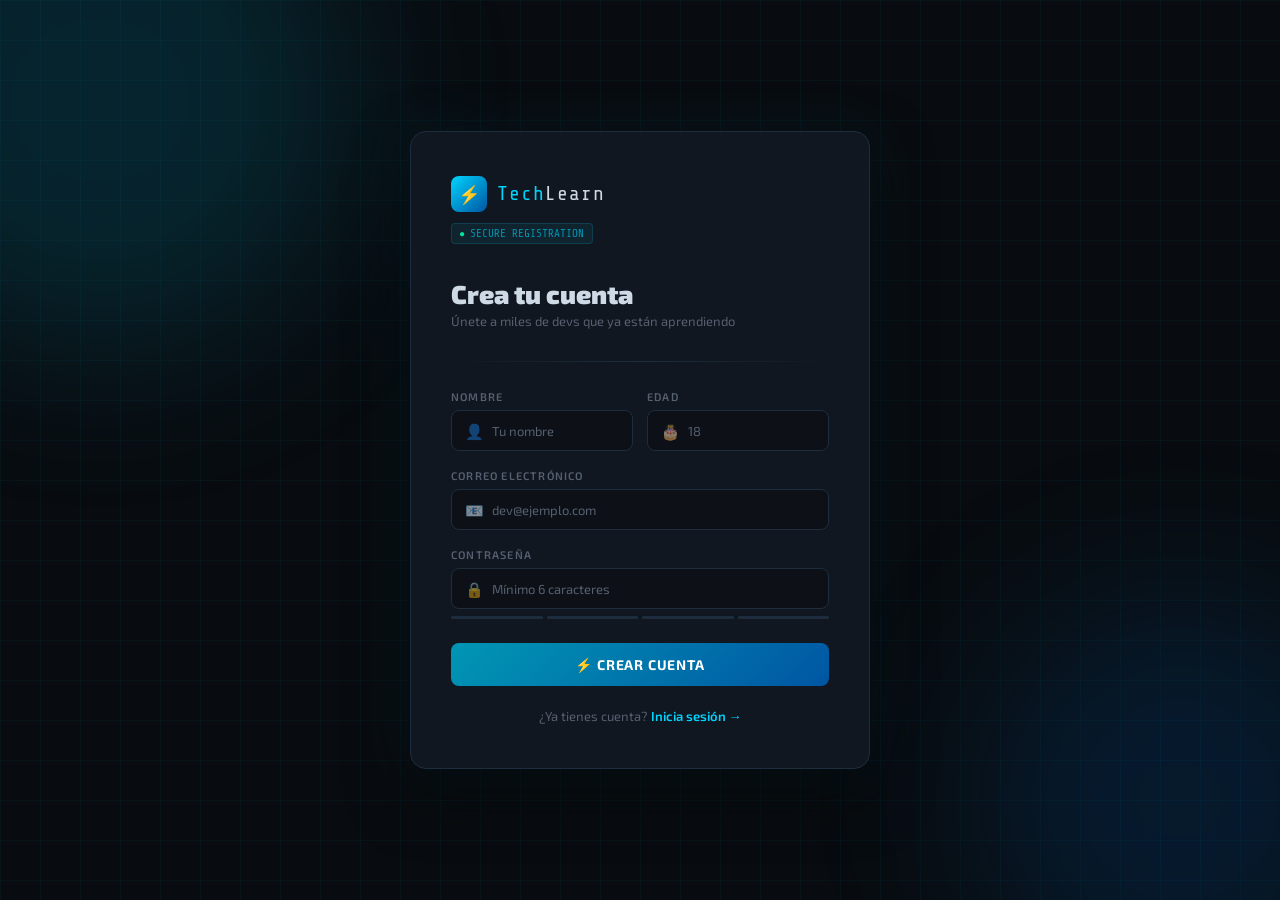
==== index.html @ 72114e8e "first-update" ====
<!DOCTYPE html>
<html lang="es">
<head>
  <meta charset="UTF-8" />
  <meta name="viewport" content="width=device-width, initial-scale=1.0"/>
  <title>TechLearn — Registro</title>
  <link href="https://fonts.googleapis.com/css2?family=Share+Tech+Mono&family=Exo+2:wght@300;400;600;700;900&display=swap" rel="stylesheet"/>
  <style>
    *, *::before, *::after { box-sizing: border-box; margin: 0; padding: 0; }

    :root {
      --bg:        #080c10;
      --bg2:       #0d1117;
      --card:      #111720;
      --border:    #1e2d3d;
      --cyan:      #00d4ff;
      --cyan2:     #0096b4;
      --blue:      #0056a3;
      --text:      #cdd9e5;
      --muted:     #556070;
      --error:     #ff4d6d;
      --success:   #00e5a0;
    }

    html, body {
      height: 100%;
      background: var(--bg);
      color: var(--text);
      font-family: 'Exo 2', sans-serif;
      overflow-x: hidden;
    }

    /* ── Grid background ── */
    body::before {
      content: '';
      position: fixed; inset: 0; z-index: 0;
      background-image:
        linear-gradient(rgba(0,212,255,.04) 1px, transparent 1px),
        linear-gradient(90deg, rgba(0,212,255,.04) 1px, transparent 1px);
      background-size: 40px 40px;
      pointer-events: none;
    }

    /* ── Glow orbs ── */
    .orb {
      position: fixed; border-radius: 50%;
      filter: blur(80px); pointer-events: none; z-index: 0;
    }
    .orb-1 { width: 500px; height: 500px; top: -150px; left: -150px; background: rgba(0,150,180,.18); }
    .orb-2 { width: 400px; height: 400px; bottom: -100px; right: -100px; background: rgba(0,86,163,.20); }

    /* ── Layout ── */
    .page {
      position: relative; z-index: 1;
      min-height: 100vh;
      display: flex;
      align-items: center;
      justify-content: center;
      padding: 40px 20px;
    }

    /* ── Card ── */
    .card {
      width: 100%;
      max-width: 460px;
      background: var(--card);
      border: 1px solid var(--border);
      border-radius: 16px;
      padding: 44px 40px;
      box-shadow: 0 0 60px rgba(0,212,255,.06), 0 24px 60px rgba(0,0,0,.5);
      animation: fadeUp .5s ease both;
    }
    @keyframes fadeUp {
      from { opacity:0; transform:translateY(24px); }
      to   { opacity:1; transform:translateY(0); }
    }

    /* ── Logo / Header ── */
    .logo {
      display: flex; align-items: center; gap: 10px;
      margin-bottom: 8px;
    }
    .logo-icon {
      width: 36px; height: 36px;
      background: linear-gradient(135deg, var(--cyan), var(--blue));
      border-radius: 8px;
      display: flex; align-items: center; justify-content: center;
      font-size: 18px;
    }
    .logo-text {
      font-family: 'Share Tech Mono', monospace;
      font-size: 20px;
      color: var(--cyan);
      letter-spacing: 1px;
    }
    .logo-text span { color: var(--text); }

    h1 {
      font-size: 26px; font-weight: 900;
      margin: 20px 0 4px;
      line-height: 1.2;
    }
    .subtitle {
      font-size: 13px; color: var(--muted);
      margin-bottom: 32px;
    }

    /* ── Divider ── */
    .divider {
      height: 1px;
      background: linear-gradient(90deg, transparent, var(--border), transparent);
      margin-bottom: 28px;
    }

    /* ── Form ── */
    .form-row { display: flex; gap: 14px; }
    .form-row .field { flex: 1; }

    .field { margin-bottom: 18px; }

    label {
      display: block;
      font-size: 11px; font-weight: 600;
      letter-spacing: 1.2px;
      text-transform: uppercase;
      color: var(--muted);
      margin-bottom: 7px;
    }

    .input-wrap {
      position: relative;
    }
    .input-wrap .icon {
      position: absolute; left: 14px; top: 50%;
      transform: translateY(-50%);
      font-size: 15px; opacity: .5;
      pointer-events: none;
    }

    input {
      width: 100%;
      background: var(--bg2);
      border: 1px solid var(--border);
      border-radius: 8px;
      color: var(--text);
      font-family: 'Exo 2', sans-serif;
      font-size: 14px;
      padding: 11px 14px 11px 40px;
      outline: none;
      transition: border-color .2s, box-shadow .2s;
    }
    input:focus {
      border-color: var(--cyan);
      box-shadow: 0 0 0 3px rgba(0,212,255,.12);
    }
    input::placeholder { color: var(--muted); font-size: 13px; }
    input.error-input { border-color: var(--error); }

    .field-error {
      font-size: 11px; color: var(--error);
      margin-top: 5px; display: none;
    }

    /* strength bar */
    .strength-bar {
      display: flex; gap: 4px; margin-top: 7px;
    }
    .strength-seg {
      flex: 1; height: 3px; border-radius: 2px;
      background: var(--border);
      transition: background .3s;
    }
    .strength-label { font-size: 11px; color: var(--muted); margin-top: 4px; }

    /* ── Button ── */
    .btn {
      width: 100%; padding: 13px;
      background: linear-gradient(135deg, var(--cyan2), var(--blue));
      border: none; border-radius: 8px;
      color: #fff;
      font-family: 'Exo 2', sans-serif;
      font-size: 14px; font-weight: 700;
      letter-spacing: .8px; text-transform: uppercase;
      cursor: pointer;
      transition: opacity .2s, transform .1s, box-shadow .2s;
      margin-top: 6px;
      position: relative; overflow: hidden;
    }
    .btn:hover { opacity: .9; box-shadow: 0 0 20px rgba(0,212,255,.3); }
    .btn:active { transform: scale(.98); }
    .btn::after {
      content: '';
      position: absolute; inset: 0;
      background: linear-gradient(90deg, transparent, rgba(255,255,255,.08), transparent);
      transform: translateX(-100%);
      transition: transform .5s;
    }
    .btn:hover::after { transform: translateX(100%); }

    /* ── Footer ── */
    .footer-link {
      text-align: center; margin-top: 22px;
      font-size: 13px; color: var(--muted);
    }
    .footer-link a {
      color: var(--cyan); text-decoration: none; font-weight: 600;
    }
    .footer-link a:hover { text-decoration: underline; }

    /* ── Toast ── */
    #toast-container {
      position: fixed; bottom: 24px; right: 24px;
      z-index: 9999;
      display: flex; flex-direction: column; gap: 10px;
    }
    .toast {
      display: flex; align-items: center; gap: 12px;
      background: var(--card);
      border: 1px solid var(--border);
      border-radius: 10px;
      padding: 14px 18px;
      min-width: 280px; max-width: 360px;
      box-shadow: 0 8px 30px rgba(0,0,0,.5);
      animation: slideIn .3s ease both;
      font-size: 14px;
    }
    .toast.success { border-left: 3px solid var(--success); }
    .toast.error   { border-left: 3px solid var(--error); }
    .toast-icon { font-size: 18px; flex-shrink: 0; }
    .toast-msg { flex: 1; line-height: 1.4; }
    .toast-close {
      background: none; border: none; color: var(--muted);
      font-size: 16px; cursor: pointer; padding: 0 2px;
    }
    @keyframes slideIn {
      from { opacity:0; transform: translateX(40px); }
      to   { opacity:1; transform: translateX(0); }
    }
    @keyframes slideOut {
      from { opacity:1; transform: translateX(0); }
      to   { opacity:0; transform: translateX(40px); }
    }

    /* ── Badge ── */
    .badge {
      display: inline-flex; align-items: center; gap: 6px;
      font-size: 11px; font-family: 'Share Tech Mono', monospace;
      color: var(--cyan2); background: rgba(0,212,255,.07);
      border: 1px solid rgba(0,212,255,.15);
      border-radius: 4px; padding: 3px 8px;
      margin-bottom: 14px;
    }
    .badge::before { content: '●'; font-size: 7px; color: var(--success); }
  </style>
</head>
<body>

<div class="orb orb-1"></div>
<div class="orb orb-2"></div>

<div id="toast-container"></div>

<div class="page">
  <div class="card">

    <div class="logo">
      <div class="logo-icon">⚡</div>
      <div class="logo-text">Tech<span>Learn</span></div>
    </div>

    <div class="badge">SECURE REGISTRATION</div>

    <h1>Crea tu cuenta</h1>
    <p class="subtitle">Únete a miles de devs que ya están aprendiendo</p>
    <div class="divider"></div>

    <div class="form-row">
      <div class="field">
        <label>Nombre</label>
        <div class="input-wrap">
          <span class="icon">👤</span>
          <input type="text" id="nombre" placeholder="Tu nombre" autocomplete="off"/>
        </div>
        <div class="field-error" id="err-nombre">Ingresa tu nombre</div>
      </div>
      <div class="field">
        <label>Edad</label>
        <div class="input-wrap">
          <span class="icon">🎂</span>
          <input type="number" id="edad" placeholder="18" min="1" max="120"/>
        </div>
        <div class="field-error" id="err-edad">Edad inválida (1–120)</div>
      </div>
    </div>

    <div class="field">
      <label>Correo electrónico</label>
      <div class="input-wrap">
        <span class="icon">📧</span>
        <input type="email" id="correo" placeholder="dev@ejemplo.com" autocomplete="off"/>
      </div>
      <div class="field-error" id="err-correo">Correo inválido</div>
    </div>

    <div class="field">
      <label>Contraseña</label>
      <div class="input-wrap">
        <span class="icon">🔒</span>
        <input type="password" id="password" placeholder="Mínimo 6 caracteres" autocomplete="new-password"/>
      </div>
      <div class="strength-bar">
        <div class="strength-seg" id="s1"></div>
        <div class="strength-seg" id="s2"></div>
        <div class="strength-seg" id="s3"></div>
        <div class="strength-seg" id="s4"></div>
      </div>
      <div class="strength-label" id="strength-label"></div>
      <div class="field-error" id="err-password">Mínimo 6 caracteres</div>
    </div>

    <button class="btn" onclick="registrar()">⚡ Crear cuenta</button>

    <div class="footer-link">
      ¿Ya tienes cuenta? <a href="login.html">Inicia sesión →</a>
    </div>

  </div>
</div>

<script>
  // ── Toast ──
  function showToast(msg, type = 'success') {
    const container = document.getElementById('toast-container');
    const t = document.createElement('div');
    t.className = `toast ${type}`;
    t.innerHTML = `
      <span class="toast-icon">${type === 'success' ? '✅' : '❌'}</span>
      <span class="toast-msg">${msg}</span>
      <button class="toast-close" onclick="removeToast(this.parentElement)">✕</button>
    `;
    container.appendChild(t);
    setTimeout(() => removeToast(t), 4000);
  }

  function removeToast(el) {
    if (!el || !el.parentElement) return;
    el.style.animation = 'slideOut .3s ease forwards';
    setTimeout(() => el.remove(), 300);
  }

  // ── Password strength ──
  const pwdInput = document.getElementById('password');
  const colors = ['#ff4d6d','#ff9f1c','#00b4d8','#00e5a0'];
  const labels = ['Muy débil','Regular','Buena','Fuerte 🔥'];

  pwdInput.addEventListener('input', () => {
    const v = pwdInput.value;
    let score = 0;
    if (v.length >= 6)  score++;
    if (v.length >= 10) score++;
    if (/[A-Z]/.test(v) && /[0-9]/.test(v)) score++;
    if (/[^A-Za-z0-9]/.test(v)) score++;

    for (let i = 1; i <= 4; i++) {
      const seg = document.getElementById(`s${i}`);
      seg.style.background = i <= score ? colors[score-1] : 'var(--border)';
    }
    document.getElementById('strength-label').textContent = v.length ? labels[score-1] || '' : '';
    document.getElementById('strength-label').style.color = v.length ? colors[score-1] : '';
  });

  // ── Validation ──
  function clearErrors() {
    document.querySelectorAll('.field-error').forEach(e => e.style.display = 'none');
    document.querySelectorAll('input').forEach(i => i.classList.remove('error-input'));
  }

  function showError(fieldId, errId) {
    document.getElementById(fieldId).classList.add('error-input');
    document.getElementById(errId).style.display = 'block';
  }

  // ── Register ──
  function registrar() {
    clearErrors();
    const nombre  = document.getElementById('nombre').value.trim();
    const edad    = parseInt(document.getElementById('edad').value);
    const correo  = document.getElementById('correo').value.trim();
    const password = document.getElementById('password').value;

    let valid = true;

    if (!nombre) { showError('nombre','err-nombre'); valid = false; }
    if (!edad || edad < 1 || edad > 120) { showError('edad','err-edad'); valid = false; }
    if (!correo || !/^[^\s@]+@[^\s@]+\.[^\s@]+$/.test(correo)) { showError('correo','err-correo'); valid = false; }
    if (password.length < 6) { showError('password','err-password'); valid = false; }

    if (!valid) return;

    // Check duplicate email
    const users = JSON.parse(localStorage.getItem('tl_users') || '[]');
    if (users.find(u => u.correo === correo)) {
      showToast('Este correo ya está registrado', 'error');
      return;
    }

    // Save user
    users.push({ nombre, edad, correo, password });
    localStorage.setItem('tl_users', JSON.stringify(users));

    showToast(`¡Bienvenido, ${nombre}! Registro exitoso 🚀`, 'success');

    setTimeout(() => { window.location.href = 'login.html'; }, 2000);
  }

  // Enter key
  document.addEventListener('keydown', e => { if (e.key === 'Enter') registrar(); });
</script>
</body>
</html>
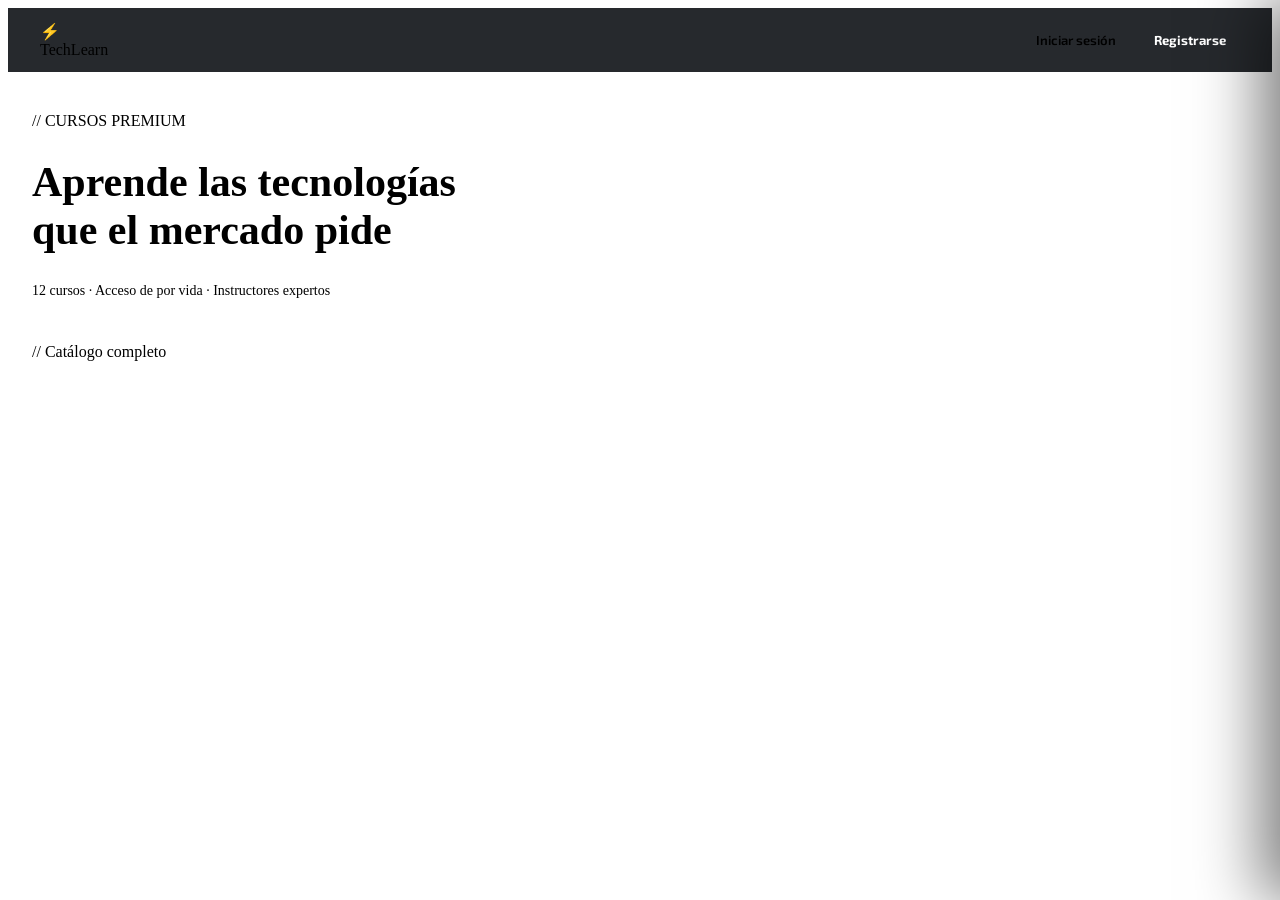
==== commit 62a20d25: "Actualizacion importante" ====
--- a/index.html
+++ b/index.html
@@ -1,420 +1,87 @@
 <!DOCTYPE html>
 <html lang="es">
 <head>
-  <meta charset="UTF-8" />
+  <meta charset="UTF-8"/>
   <meta name="viewport" content="width=device-width, initial-scale=1.0"/>
-  <title>TechLearn — Registro</title>
+  <title>TechLearn — Tienda</title>
   <link href="https://fonts.googleapis.com/css2?family=Share+Tech+Mono&family=Exo+2:wght@300;400;600;700;900&display=swap" rel="stylesheet"/>
-  <style>
-    *, *::before, *::after { box-sizing: border-box; margin: 0; padding: 0; }
-
-    :root {
-      --bg:        #080c10;
-      --bg2:       #0d1117;
-      --card:      #111720;
-      --border:    #1e2d3d;
-      --cyan:      #00d4ff;
-      --cyan2:     #0096b4;
-      --blue:      #0056a3;
-      --text:      #cdd9e5;
-      --muted:     #556070;
-      --error:     #ff4d6d;
-      --success:   #00e5a0;
-    }
-
-    html, body {
-      height: 100%;
-      background: var(--bg);
-      color: var(--text);
-      font-family: 'Exo 2', sans-serif;
-      overflow-x: hidden;
-    }
-
-    /* ── Grid background ── */
-    body::before {
-      content: '';
-      position: fixed; inset: 0; z-index: 0;
-      background-image:
-        linear-gradient(rgba(0,212,255,.04) 1px, transparent 1px),
-        linear-gradient(90deg, rgba(0,212,255,.04) 1px, transparent 1px);
-      background-size: 40px 40px;
-      pointer-events: none;
-    }
-
-    /* ── Glow orbs ── */
-    .orb {
-      position: fixed; border-radius: 50%;
-      filter: blur(80px); pointer-events: none; z-index: 0;
-    }
-    .orb-1 { width: 500px; height: 500px; top: -150px; left: -150px; background: rgba(0,150,180,.18); }
-    .orb-2 { width: 400px; height: 400px; bottom: -100px; right: -100px; background: rgba(0,86,163,.20); }
-
-    /* ── Layout ── */
-    .page {
-      position: relative; z-index: 1;
-      min-height: 100vh;
-      display: flex;
-      align-items: center;
-      justify-content: center;
-      padding: 40px 20px;
-    }
-
-    /* ── Card ── */
-    .card {
-      width: 100%;
-      max-width: 460px;
-      background: var(--card);
-      border: 1px solid var(--border);
-      border-radius: 16px;
-      padding: 44px 40px;
-      box-shadow: 0 0 60px rgba(0,212,255,.06), 0 24px 60px rgba(0,0,0,.5);
-      animation: fadeUp .5s ease both;
-    }
-    @keyframes fadeUp {
-      from { opacity:0; transform:translateY(24px); }
-      to   { opacity:1; transform:translateY(0); }
-    }
-
-    /* ── Logo / Header ── */
-    .logo {
-      display: flex; align-items: center; gap: 10px;
-      margin-bottom: 8px;
-    }
-    .logo-icon {
-      width: 36px; height: 36px;
-      background: linear-gradient(135deg, var(--cyan), var(--blue));
-      border-radius: 8px;
-      display: flex; align-items: center; justify-content: center;
-      font-size: 18px;
-    }
-    .logo-text {
-      font-family: 'Share Tech Mono', monospace;
-      font-size: 20px;
-      color: var(--cyan);
-      letter-spacing: 1px;
-    }
-    .logo-text span { color: var(--text); }
-
-    h1 {
-      font-size: 26px; font-weight: 900;
-      margin: 20px 0 4px;
-      line-height: 1.2;
-    }
-    .subtitle {
-      font-size: 13px; color: var(--muted);
-      margin-bottom: 32px;
-    }
-
-    /* ── Divider ── */
-    .divider {
-      height: 1px;
-      background: linear-gradient(90deg, transparent, var(--border), transparent);
-      margin-bottom: 28px;
-    }
-
-    /* ── Form ── */
-    .form-row { display: flex; gap: 14px; }
-    .form-row .field { flex: 1; }
-
-    .field { margin-bottom: 18px; }
-
-    label {
-      display: block;
-      font-size: 11px; font-weight: 600;
-      letter-spacing: 1.2px;
-      text-transform: uppercase;
-      color: var(--muted);
-      margin-bottom: 7px;
-    }
-
-    .input-wrap {
-      position: relative;
-    }
-    .input-wrap .icon {
-      position: absolute; left: 14px; top: 50%;
-      transform: translateY(-50%);
-      font-size: 15px; opacity: .5;
-      pointer-events: none;
-    }
-
-    input {
-      width: 100%;
-      background: var(--bg2);
-      border: 1px solid var(--border);
-      border-radius: 8px;
-      color: var(--text);
-      font-family: 'Exo 2', sans-serif;
-      font-size: 14px;
-      padding: 11px 14px 11px 40px;
-      outline: none;
-      transition: border-color .2s, box-shadow .2s;
-    }
-    input:focus {
-      border-color: var(--cyan);
-      box-shadow: 0 0 0 3px rgba(0,212,255,.12);
-    }
-    input::placeholder { color: var(--muted); font-size: 13px; }
-    input.error-input { border-color: var(--error); }
-
-    .field-error {
-      font-size: 11px; color: var(--error);
-      margin-top: 5px; display: none;
-    }
-
-    /* strength bar */
-    .strength-bar {
-      display: flex; gap: 4px; margin-top: 7px;
-    }
-    .strength-seg {
-      flex: 1; height: 3px; border-radius: 2px;
-      background: var(--border);
-      transition: background .3s;
-    }
-    .strength-label { font-size: 11px; color: var(--muted); margin-top: 4px; }
-
-    /* ── Button ── */
-    .btn {
-      width: 100%; padding: 13px;
-      background: linear-gradient(135deg, var(--cyan2), var(--blue));
-      border: none; border-radius: 8px;
-      color: #fff;
-      font-family: 'Exo 2', sans-serif;
-      font-size: 14px; font-weight: 700;
-      letter-spacing: .8px; text-transform: uppercase;
-      cursor: pointer;
-      transition: opacity .2s, transform .1s, box-shadow .2s;
-      margin-top: 6px;
-      position: relative; overflow: hidden;
-    }
-    .btn:hover { opacity: .9; box-shadow: 0 0 20px rgba(0,212,255,.3); }
-    .btn:active { transform: scale(.98); }
-    .btn::after {
-      content: '';
-      position: absolute; inset: 0;
-      background: linear-gradient(90deg, transparent, rgba(255,255,255,.08), transparent);
-      transform: translateX(-100%);
-      transition: transform .5s;
-    }
-    .btn:hover::after { transform: translateX(100%); }
-
-    /* ── Footer ── */
-    .footer-link {
-      text-align: center; margin-top: 22px;
-      font-size: 13px; color: var(--muted);
-    }
-    .footer-link a {
-      color: var(--cyan); text-decoration: none; font-weight: 600;
-    }
-    .footer-link a:hover { text-decoration: underline; }
-
-    /* ── Toast ── */
-    #toast-container {
-      position: fixed; bottom: 24px; right: 24px;
-      z-index: 9999;
-      display: flex; flex-direction: column; gap: 10px;
-    }
-    .toast {
-      display: flex; align-items: center; gap: 12px;
-      background: var(--card);
-      border: 1px solid var(--border);
-      border-radius: 10px;
-      padding: 14px 18px;
-      min-width: 280px; max-width: 360px;
-      box-shadow: 0 8px 30px rgba(0,0,0,.5);
-      animation: slideIn .3s ease both;
-      font-size: 14px;
-    }
-    .toast.success { border-left: 3px solid var(--success); }
-    .toast.error   { border-left: 3px solid var(--error); }
-    .toast-icon { font-size: 18px; flex-shrink: 0; }
-    .toast-msg { flex: 1; line-height: 1.4; }
-    .toast-close {
-      background: none; border: none; color: var(--muted);
-      font-size: 16px; cursor: pointer; padding: 0 2px;
-    }
-    @keyframes slideIn {
-      from { opacity:0; transform: translateX(40px); }
-      to   { opacity:1; transform: translateX(0); }
-    }
-    @keyframes slideOut {
-      from { opacity:1; transform: translateX(0); }
-      to   { opacity:0; transform: translateX(40px); }
-    }
-
-    /* ── Badge ── */
-    .badge {
-      display: inline-flex; align-items: center; gap: 6px;
-      font-size: 11px; font-family: 'Share Tech Mono', monospace;
-      color: var(--cyan2); background: rgba(0,212,255,.07);
-      border: 1px solid rgba(0,212,255,.15);
-      border-radius: 4px; padding: 3px 8px;
-      margin-bottom: 14px;
-    }
-    .badge::before { content: '●'; font-size: 7px; color: var(--success); }
-  </style>
+  <link rel="stylesheet" href="css/styles.css"/>
+  <link rel="stylesheet" href="css/store.css"/>
 </head>
 <body>
 
 <div class="orb orb-1"></div>
 <div class="orb orb-2"></div>
-
 <div id="toast-container"></div>
 
-<div class="page">
-  <div class="card">
+<!-- Cart overlay -->
+<div class="cart-overlay" id="cart-overlay"></div>
 
-    <div class="logo">
-      <div class="logo-icon">⚡</div>
-      <div class="logo-text">Tech<span>Learn</span></div>
+<!-- Cart panel -->
+<div class="cart-panel" id="cart-panel">
+  <div class="cart-header">
+    <h2>🛒 Mi Carrito</h2>
+    <button class="cart-close" id="cart-close-btn">✕</button>
+  </div>
+  <div class="cart-items" id="cart-items"></div>
+  <div class="cart-footer" id="cart-footer">
+    <div class="cart-summary">
+      <div class="summary-row"><span>Cursos</span><span id="cart-qty">0</span></div>
+      <div class="summary-row total"><span>Total</span><span id="cart-total">$0.00</span></div>
     </div>
-
-    <div class="badge">SECURE REGISTRATION</div>
-
-    <h1>Crea tu cuenta</h1>
-    <p class="subtitle">Únete a miles de devs que ya están aprendiendo</p>
-    <div class="divider"></div>
-
-    <div class="form-row">
-      <div class="field">
-        <label>Nombre</label>
-        <div class="input-wrap">
-          <span class="icon">👤</span>
-          <input type="text" id="nombre" placeholder="Tu nombre" autocomplete="off"/>
-        </div>
-        <div class="field-error" id="err-nombre">Ingresa tu nombre</div>
-      </div>
-      <div class="field">
-        <label>Edad</label>
-        <div class="input-wrap">
-          <span class="icon">🎂</span>
-          <input type="number" id="edad" placeholder="18" min="1" max="120"/>
-        </div>
-        <div class="field-error" id="err-edad">Edad inválida (1–120)</div>
-      </div>
-    </div>
-
-    <div class="field">
-      <label>Correo electrónico</label>
-      <div class="input-wrap">
-        <span class="icon">📧</span>
-        <input type="email" id="correo" placeholder="dev@ejemplo.com" autocomplete="off"/>
-      </div>
-      <div class="field-error" id="err-correo">Correo inválido</div>
-    </div>
-
-    <div class="field">
-      <label>Contraseña</label>
-      <div class="input-wrap">
-        <span class="icon">🔒</span>
-        <input type="password" id="password" placeholder="Mínimo 6 caracteres" autocomplete="new-password"/>
-      </div>
-      <div class="strength-bar">
-        <div class="strength-seg" id="s1"></div>
-        <div class="strength-seg" id="s2"></div>
-        <div class="strength-seg" id="s3"></div>
-        <div class="strength-seg" id="s4"></div>
-      </div>
-      <div class="strength-label" id="strength-label"></div>
-      <div class="field-error" id="err-password">Mínimo 6 caracteres</div>
-    </div>
-
-    <button class="btn" onclick="registrar()">⚡ Crear cuenta</button>
-
-    <div class="footer-link">
-      ¿Ya tienes cuenta? <a href="login.html">Inicia sesión →</a>
-    </div>
-
+    <button class="checkout-btn" id="checkout-btn">💳 Comprar ahora</button>
+    <button class="btn-ghost" id="clear-btn">🗑️ Vaciar carrito</button>
   </div>
 </div>
 
-<script>
-  // ── Toast ──
-  function showToast(msg, type = 'success') {
-    const container = document.getElementById('toast-container');
-    const t = document.createElement('div');
-    t.className = `toast ${type}`;
-    t.innerHTML = `
-      <span class="toast-icon">${type === 'success' ? '✅' : '❌'}</span>
-      <span class="toast-msg">${msg}</span>
-      <button class="toast-close" onclick="removeToast(this.parentElement)">✕</button>
-    `;
-    container.appendChild(t);
-    setTimeout(() => removeToast(t), 4000);
-  }
+<!-- Navbar -->
+<nav id="navbar">
+  <div class="nav-logo logo">
+    <div class="logo-icon">⚡</div>
+    <div class="logo-text">Tech<span>Learn</span></div>
+  </div>
+  <div class="nav-right">
+    <!-- Si no hay sesión -->
+    <div id="nav-guest" class="nav-guest">
+      <a href="login.html" class="nav-login-btn">Iniciar sesión</a>
+      <a href="register.html" class="nav-register-btn">Registrarse</a>
+    </div>
+    <!-- Si hay sesión -->
+    <div id="nav-user" class="nav-user-area" style="display:none">
+      <span class="nav-greeting">Hola, <strong id="user-name"></strong></span>
+      <button class="cart-btn" id="cart-open-btn">
+        🛒 Carrito
+        <div class="cart-count" id="cart-count">0</div>
+      </button>
+      <button class="logout-btn" id="logout-btn">Salir →</button>
+    </div>
+  </div>
+</nav>
 
-  function removeToast(el) {
-    if (!el || !el.parentElement) return;
-    el.style.animation = 'slideOut .3s ease forwards';
-    setTimeout(() => el.remove(), 300);
-  }
+<!-- Modal login requerido -->
+<div class="modal-overlay" id="modal-overlay">
+  <div class="modal" id="modal-login">
+    <div class="modal-icon">🔐</div>
+    <h3>Inicia sesión primero</h3>
+    <p>Necesitas una cuenta para agregar cursos al carrito.</p>
+    <a href="login.html" class="btn-primary" style="display:block;text-align:center;text-decoration:none;padding:12px;border-radius:8px;margin-top:4px;">Iniciar sesión</a>
+    <a href="register.html" class="modal-register-link">¿No tienes cuenta? Regístrate →</a>
+    <button class="modal-close" id="modal-close-btn">✕</button>
+  </div>
+</div>
 
-  // ── Password strength ──
-  const pwdInput = document.getElementById('password');
-  const colors = ['#ff4d6d','#ff9f1c','#00b4d8','#00e5a0'];
-  const labels = ['Muy débil','Regular','Buena','Fuerte 🔥'];
+<!-- Main -->
+<main class="store-main">
+  <div class="hero">
+    <div class="hero-tag badge">// CURSOS PREMIUM</div>
+    <h1>Aprende las tecnologías<br/><span>que el mercado pide</span></h1>
+    <p>12 cursos · Acceso de por vida · Instructores expertos</p>
+  </div>
 
-  pwdInput.addEventListener('input', () => {
-    const v = pwdInput.value;
-    let score = 0;
-    if (v.length >= 6)  score++;
-    if (v.length >= 10) score++;
-    if (/[A-Z]/.test(v) && /[0-9]/.test(v)) score++;
-    if (/[^A-Za-z0-9]/.test(v)) score++;
+  <div class="section-title">// Catálogo completo</div>
+  <div class="courses-grid" id="courses-grid"></div>
+</main>
 
-    for (let i = 1; i <= 4; i++) {
-      const seg = document.getElementById(`s${i}`);
-      seg.style.background = i <= score ? colors[score-1] : 'var(--border)';
-    }
-    document.getElementById('strength-label').textContent = v.length ? labels[score-1] || '' : '';
-    document.getElementById('strength-label').style.color = v.length ? colors[score-1] : '';
-  });
-
-  // ── Validation ──
-  function clearErrors() {
-    document.querySelectorAll('.field-error').forEach(e => e.style.display = 'none');
-    document.querySelectorAll('input').forEach(i => i.classList.remove('error-input'));
-  }
-
-  function showError(fieldId, errId) {
-    document.getElementById(fieldId).classList.add('error-input');
-    document.getElementById(errId).style.display = 'block';
-  }
-
-  // ── Register ──
-  function registrar() {
-    clearErrors();
-    const nombre  = document.getElementById('nombre').value.trim();
-    const edad    = parseInt(document.getElementById('edad').value);
-    const correo  = document.getElementById('correo').value.trim();
-    const password = document.getElementById('password').value;
-
-    let valid = true;
-
-    if (!nombre) { showError('nombre','err-nombre'); valid = false; }
-    if (!edad || edad < 1 || edad > 120) { showError('edad','err-edad'); valid = false; }
-    if (!correo || !/^[^\s@]+@[^\s@]+\.[^\s@]+$/.test(correo)) { showError('correo','err-correo'); valid = false; }
-    if (password.length < 6) { showError('password','err-password'); valid = false; }
-
-    if (!valid) return;
-
-    // Check duplicate email
-    const users = JSON.parse(localStorage.getItem('tl_users') || '[]');
-    if (users.find(u => u.correo === correo)) {
-      showToast('Este correo ya está registrado', 'error');
-      return;
-    }
-
-    // Save user
-    users.push({ nombre, edad, correo, password });
-    localStorage.setItem('tl_users', JSON.stringify(users));
-
-    showToast(`¡Bienvenido, ${nombre}! Registro exitoso 🚀`, 'success');
-
-    setTimeout(() => { window.location.href = 'login.html'; }, 2000);
-  }
-
-  // Enter key
-  document.addEventListener('keydown', e => { if (e.key === 'Enter') registrar(); });
-</script>
+<script src="js/store.js"></script>
 </body>
 </html>
--- a/css/store.css
+++ b/css/store.css
@@ -0,0 +1,272 @@
+/* ══════════════════════════════════════
+   TechLearn — Estilos de la tienda
+   ══════════════════════════════════════ */
+
+/* ── Navbar ── */
+#navbar {
+  position: sticky; top: 0; z-index: 100;
+  background: rgba(8,12,16,.88);
+  backdrop-filter: blur(16px);
+  border-bottom: 1px solid var(--border);
+  padding: 0 32px;
+  display: flex; align-items: center; justify-content: space-between;
+  height: 64px;
+}
+.nav-logo { text-decoration: none; }
+.nav-right { display: flex; align-items: center; gap: 12px; }
+
+.nav-guest { display: flex; align-items: center; gap: 10px; }
+.nav-login-btn {
+  font-family: 'Exo 2', sans-serif; font-size: 13px; font-weight: 600;
+  color: var(--muted); text-decoration: none; padding: 7px 14px;
+  border: 1px solid var(--border); border-radius: 8px;
+  transition: color .2s, border-color .2s;
+}
+.nav-login-btn:hover { color: var(--cyan); border-color: var(--cyan); }
+
+.nav-register-btn {
+  font-family: 'Exo 2', sans-serif; font-size: 13px; font-weight: 700;
+  color: #fff; text-decoration: none; padding: 7px 14px;
+  background: linear-gradient(135deg, var(--cyan2), var(--blue));
+  border-radius: 8px;
+  transition: opacity .2s, box-shadow .2s;
+}
+.nav-register-btn:hover { opacity: .9; box-shadow: 0 0 14px rgba(0,212,255,.3); }
+
+.nav-user-area { display: flex; align-items: center; gap: 12px; }
+.nav-greeting { font-size: 13px; color: var(--muted); }
+.nav-greeting strong { color: var(--cyan); }
+
+.cart-btn {
+  position: relative; background: var(--card);
+  border: 1px solid var(--border); border-radius: 10px;
+  padding: 8px 16px; color: var(--text);
+  font-family: 'Exo 2', sans-serif; font-size: 14px; font-weight: 600;
+  cursor: pointer; display: flex; align-items: center; gap: 8px;
+  transition: border-color .2s, box-shadow .2s;
+}
+.cart-btn:hover { border-color: var(--cyan); box-shadow: 0 0 12px rgba(0,212,255,.15); }
+
+.cart-count {
+  background: var(--cyan); color: #000;
+  font-size: 11px; font-weight: 900;
+  min-width: 18px; height: 18px; border-radius: 9px;
+  display: flex; align-items: center; justify-content: center; padding: 0 4px;
+}
+.cart-count.bump { animation: bump .25s ease; }
+
+.logout-btn {
+  background: none; border: 1px solid var(--border); border-radius: 8px;
+  color: var(--muted); font-family: 'Exo 2', sans-serif;
+  font-size: 12px; padding: 7px 12px; cursor: pointer;
+  transition: border-color .2s, color .2s;
+}
+.logout-btn:hover { border-color: var(--error); color: var(--error); }
+
+/* ── Main layout ── */
+.store-main {
+  position: relative; z-index: 1;
+  max-width: 1280px; margin: 0 auto;
+  padding: 40px 24px 80px;
+}
+
+/* ── Hero ── */
+.hero { margin-bottom: 44px; }
+.hero-tag { margin-bottom: 14px; }
+.hero h1 {
+  font-size: clamp(26px, 4vw, 42px);
+  font-weight: 900; line-height: 1.15;
+}
+.hero h1 span { color: var(--cyan); }
+.hero p { color: var(--muted); font-size: 14px; margin-top: 10px; }
+
+/* ── Courses grid ── */
+.courses-grid {
+  display: grid;
+  grid-template-columns: repeat(auto-fill, minmax(265px, 1fr));
+  gap: 20px;
+}
+
+/* ── Course card ── */
+.course-card {
+  background: var(--card); border: 1px solid var(--border);
+  border-radius: 14px; overflow: hidden;
+  transition: transform .2s, box-shadow .2s, border-color .2s;
+}
+.course-card:hover {
+  transform: translateY(-4px);
+  box-shadow: 0 16px 40px rgba(0,0,0,.4), 0 0 20px rgba(0,212,255,.07);
+  border-color: rgba(0,212,255,.2);
+}
+
+.course-banner {
+  height: 108px; display: flex;
+  align-items: center; justify-content: center;
+  font-size: 46px; position: relative; overflow: hidden;
+}
+.course-banner::after {
+  content: ''; position: absolute; inset: 0;
+  background: linear-gradient(180deg, transparent 40%, var(--card));
+}
+
+.course-body { padding: 16px; }
+.course-tag {
+  font-size: 10px; font-family: 'Share Tech Mono', monospace;
+  color: var(--cyan2); background: rgba(0,212,255,.08);
+  border: 1px solid rgba(0,212,255,.15);
+  border-radius: 4px; padding: 2px 7px;
+  display: inline-block; margin-bottom: 8px; letter-spacing: .8px;
+}
+.course-name { font-size: 15px; font-weight: 700; margin-bottom: 4px; line-height: 1.3; }
+.course-desc { font-size: 12px; color: var(--muted); margin-bottom: 14px; line-height: 1.5; }
+
+.course-footer { display: flex; align-items: center; justify-content: space-between; }
+.course-price { font-size: 20px; font-weight: 900; color: var(--cyan); }
+.course-price small { font-size: 12px; font-weight: 400; color: var(--muted); }
+
+.add-btn {
+  background: linear-gradient(135deg, var(--cyan2), var(--blue));
+  border: none; border-radius: 8px; color: #fff;
+  font-family: 'Exo 2', sans-serif; font-size: 12px; font-weight: 700;
+  letter-spacing: .5px; padding: 8px 14px; cursor: pointer;
+  transition: opacity .2s, box-shadow .2s, transform .1s;
+}
+.add-btn:hover { opacity: .9; box-shadow: 0 0 14px rgba(0,212,255,.3); }
+.add-btn:active { transform: scale(.95); }
+.add-btn.added { background: linear-gradient(135deg, #00e5a0, #00876a); }
+
+/* ── Cart panel ── */
+.cart-overlay {
+  position: fixed; inset: 0; z-index: 200;
+  background: rgba(0,0,0,.55); backdrop-filter: blur(4px);
+  opacity: 0; pointer-events: none; transition: opacity .3s;
+}
+.cart-overlay.open { opacity: 1; pointer-events: all; }
+
+.cart-panel {
+  position: fixed; top: 0; right: 0; bottom: 0; z-index: 201;
+  width: 100%; max-width: 420px;
+  background: var(--bg2); border-left: 1px solid var(--border);
+  display: flex; flex-direction: column;
+  transform: translateX(100%);
+  transition: transform .35s cubic-bezier(.4,0,.2,1);
+  box-shadow: -20px 0 60px rgba(0,0,0,.5);
+}
+.cart-panel.open { transform: translateX(0); }
+
+.cart-header {
+  padding: 22px 24px; border-bottom: 1px solid var(--border);
+  display: flex; align-items: center; justify-content: space-between;
+}
+.cart-header h2 { font-size: 17px; font-weight: 800; }
+.cart-close {
+  background: var(--card); border: 1px solid var(--border);
+  border-radius: 8px; width: 32px; height: 32px;
+  color: var(--muted); font-size: 15px; cursor: pointer;
+  display: flex; align-items: center; justify-content: center;
+  transition: color .2s, border-color .2s;
+}
+.cart-close:hover { color: var(--error); border-color: var(--error); }
+
+.cart-items { flex: 1; overflow-y: auto; padding: 18px 24px; }
+.cart-items::-webkit-scrollbar { width: 4px; }
+.cart-items::-webkit-scrollbar-thumb { background: var(--border); border-radius: 2px; }
+
+.cart-empty {
+  display: flex; flex-direction: column;
+  align-items: center; justify-content: center;
+  height: 100%; gap: 12px; color: var(--muted); text-align: center;
+}
+.cart-empty .empty-icon { font-size: 50px; opacity: .35; }
+.cart-empty p { font-size: 13px; line-height: 1.6; }
+
+.cart-item {
+  display: flex; align-items: center; gap: 12px;
+  background: var(--card); border: 1px solid var(--border);
+  border-radius: 10px; padding: 12px;
+  margin-bottom: 10px; animation: fadeUp .25s ease both;
+}
+.cart-item-icon { font-size: 26px; flex-shrink: 0; }
+.cart-item-info { flex: 1; min-width: 0; }
+.cart-item-name { font-size: 13px; font-weight: 700; white-space: nowrap; overflow: hidden; text-overflow: ellipsis; }
+.cart-item-price { font-size: 12px; color: var(--cyan); font-weight: 600; margin-top: 2px; }
+
+.cart-item-controls { display: flex; align-items: center; gap: 6px; flex-shrink: 0; }
+.qty-btn {
+  background: var(--bg2); border: 1px solid var(--border);
+  border-radius: 6px; width: 26px; height: 26px;
+  color: var(--text); font-size: 14px; cursor: pointer;
+  display: flex; align-items: center; justify-content: center;
+  transition: border-color .2s, color .2s;
+}
+.qty-btn:hover { border-color: var(--cyan); color: var(--cyan); }
+.qty-num { font-size: 13px; font-weight: 700; min-width: 16px; text-align: center; }
+.remove-btn { background: none; border: none; color: var(--muted); font-size: 15px; cursor: pointer; transition: color .2s; }
+.remove-btn:hover { color: var(--error); }
+
+.cart-footer {
+  padding: 18px 24px; border-top: 1px solid var(--border);
+  display: none;
+}
+.cart-summary { margin-bottom: 14px; }
+.summary-row {
+  display: flex; justify-content: space-between;
+  font-size: 13px; color: var(--muted); margin-bottom: 6px;
+}
+.summary-row.total {
+  font-size: 19px; font-weight: 900; color: var(--text);
+  border-top: 1px solid var(--border);
+  padding-top: 10px; margin-top: 6px;
+}
+.summary-row.total span:last-child { color: var(--cyan); }
+
+.checkout-btn {
+  width: 100%; padding: 13px; margin-bottom: 10px;
+  background: linear-gradient(135deg, var(--cyan2), var(--blue));
+  border: none; border-radius: 10px; color: #fff;
+  font-family: 'Exo 2', sans-serif; font-size: 14px; font-weight: 800;
+  letter-spacing: .8px; text-transform: uppercase;
+  cursor: pointer; transition: opacity .2s, box-shadow .2s;
+}
+.checkout-btn:hover { opacity: .9; box-shadow: 0 0 20px rgba(0,212,255,.3); }
+
+/* ── Modal ── */
+.modal-overlay {
+  position: fixed; inset: 0; z-index: 300;
+  background: rgba(0,0,0,.65); backdrop-filter: blur(6px);
+  display: flex; align-items: center; justify-content: center;
+  opacity: 0; pointer-events: none;
+  transition: opacity .3s;
+}
+.modal-overlay.open { opacity: 1; pointer-events: all; }
+
+.modal {
+  background: var(--card); border: 1px solid var(--border);
+  border-radius: 16px; padding: 36px 32px;
+  max-width: 360px; width: 90%; text-align: center;
+  position: relative;
+  box-shadow: 0 0 60px rgba(0,212,255,.08), 0 24px 60px rgba(0,0,0,.5);
+  animation: fadeUp .3s ease both;
+}
+.modal-icon { font-size: 44px; margin-bottom: 14px; }
+.modal h3 { font-size: 20px; font-weight: 800; margin-bottom: 8px; }
+.modal p { font-size: 13px; color: var(--muted); margin-bottom: 22px; line-height: 1.6; }
+.modal-register-link {
+  display: block; margin-top: 14px;
+  font-size: 13px; color: var(--muted); text-decoration: none;
+}
+.modal-register-link:hover { color: var(--cyan); }
+.modal-close {
+  position: absolute; top: 14px; right: 14px;
+  background: none; border: none; color: var(--muted);
+  font-size: 18px; cursor: pointer; transition: color .2s;
+}
+.modal-close:hover { color: var(--error); }
+
+/* ── Responsive ── */
+@media (max-width: 600px) {
+  #navbar { padding: 0 16px; }
+  .nav-greeting { display: none; }
+  .store-main { padding: 24px 16px 60px; }
+  .cart-panel { max-width: 100%; }
+}
